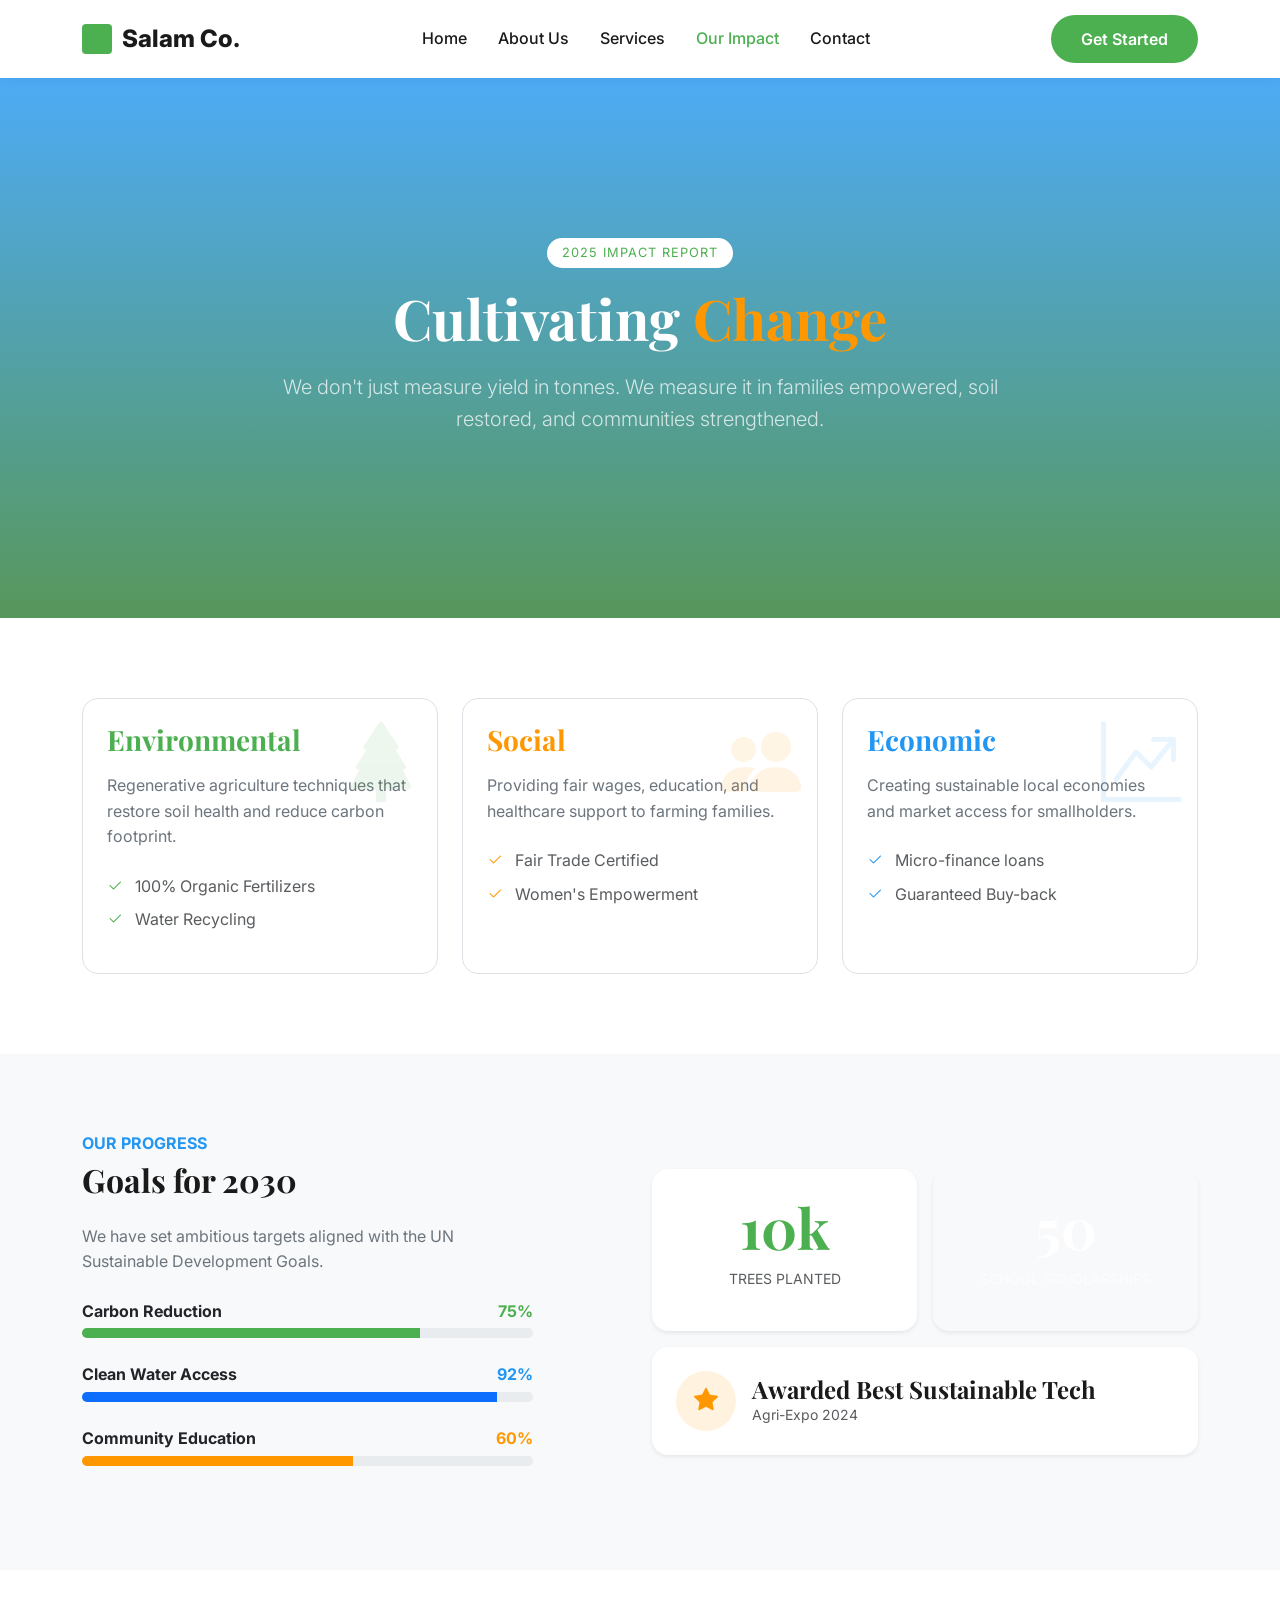
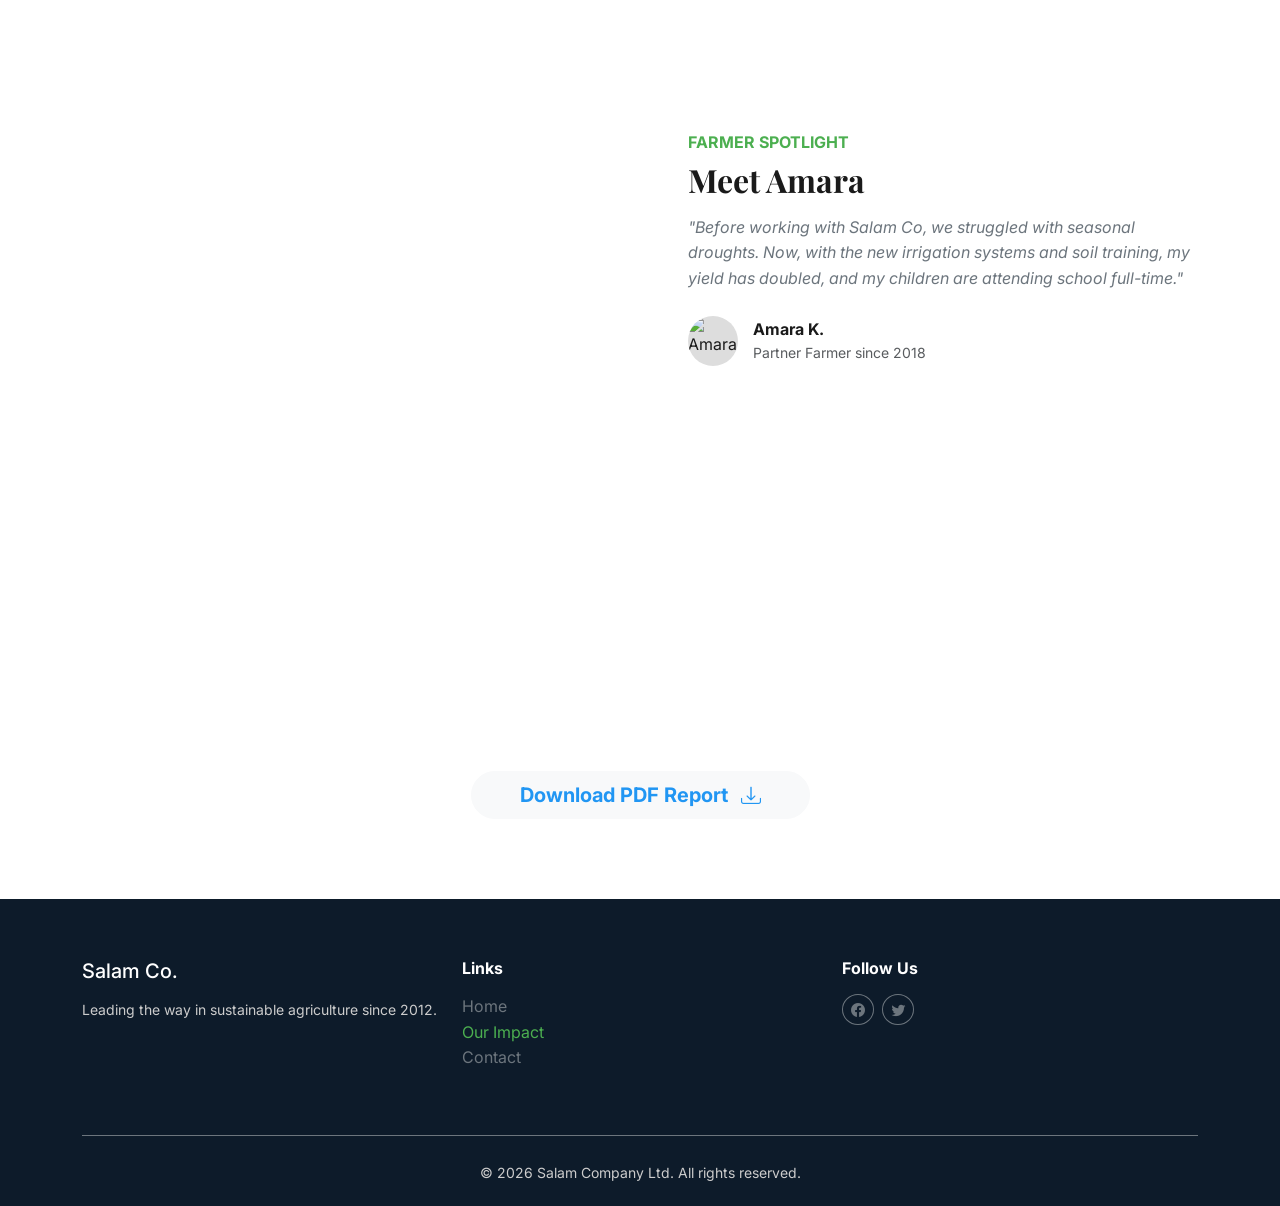
==== impact.html @ 1599bddf "initial commit" ====
<!DOCTYPE html>
<html lang="en">
<head>
    <meta charset="UTF-8">
    <meta name="viewport" content="width=device-width, initial-scale=1.0">
    <meta name="description" content="Salam Company Ltd Impact Report - Sustainable goals, community growth, and agricultural milestones.">
    <title>Our Impact | Salam Company Ltd</title>

    <link href="https://cdn.jsdelivr.net/npm/bootstrap@5.3.0/dist/css/bootstrap.min.css" rel="stylesheet">
    <link href="https://cdn.jsdelivr.net/npm/bootstrap-icons@1.10.5/font/bootstrap-icons.css" rel="stylesheet">
    <link rel="stylesheet" href="style.css">
</head>
<body>

    <nav class="navbar navbar-expand-lg sticky-top">
        <div class="container">
            <a class="navbar-brand" href="index.html">
                <div class="brand-logo"></div>
                Salam Co.
            </a>
            <button class="navbar-toggler" type="button" data-bs-toggle="collapse" data-bs-target="#navbarNav">
                <span class="navbar-toggler-icon"></span>
            </button>
            <div class="collapse navbar-collapse justify-content-center" id="navbarNav">
                <ul class="navbar-nav">
                    <li class="nav-item"><a class="nav-link" href="index.html">Home</a></li>
                    <li class="nav-item"><a class="nav-link" href="index.html#about">About Us</a></li>
                    <li class="nav-item"><a class="nav-link" href="index.html#services">Services</a></li>
                    <li class="nav-item"><a class="nav-link active text-green" href="impact.html">Our Impact</a></li>
                    <li class="nav-item"><a class="nav-link" href="index.html#contact">Contact</a></li>
                </ul>
            </div>
            <a href="index.html#contact" class="btn btn-custom-green d-none d-lg-block">Get Started</a>
        </div>
    </nav>

    <header class="hero-section impact-hero">
        <div class="container">
            <div class="row justify-content-center text-center">
                <div class="col-lg-8">
                    <span class="hero-tag bg-white text-green border-0 mb-3">2025 Impact Report</span>
                    <h1 class="hero-title display-3 fw-bold">Cultivating <span class="text-orange">Change</span></h1>
                    <p class="lead text-white opacity-75 mb-4">
                        We don't just measure yield in tonnes. We measure it in families empowered, soil restored, and communities strengthened.
                    </p>
                </div>
            </div>
        </div>
    </header>

    <section class="section-padding bg-white">
        <div class="container">
            <div class="row g-4">
                <div class="col-md-4">
                    <div class="p-4 border rounded-4 h-100 position-relative overflow-hidden">
                        <div class="position-absolute top-0 end-0 p-3 opacity-10">
                            <i class="bi bi-tree-fill display-1 text-green"></i>
                        </div>
                        <h3 class="text-green fw-bold mb-3">Environmental</h3>
                        <p class="text-secondary mb-4">Regenerative agriculture techniques that restore soil health and reduce carbon footprint.</p>
                        <ul class="list-unstyled">
                            <li class="mb-2 text-muted"><i class="bi bi-check2 text-green me-2"></i> 100% Organic Fertilizers</li>
                            <li class="mb-2 text-muted"><i class="bi bi-check2 text-green me-2"></i> Water Recycling</li>
                        </ul>
                    </div>
                </div>
                <div class="col-md-4">
                    <div class="p-4 border rounded-4 h-100 position-relative overflow-hidden">
                        <div class="position-absolute top-0 end-0 p-3 opacity-10">
                            <i class="bi bi-people-fill display-1 text-orange"></i>
                        </div>
                        <h3 class="text-orange fw-bold mb-3">Social</h3>
                        <p class="text-secondary mb-4">Providing fair wages, education, and healthcare support to farming families.</p>
                        <ul class="list-unstyled">
                            <li class="mb-2 text-muted"><i class="bi bi-check2 text-orange me-2"></i> Fair Trade Certified</li>
                            <li class="mb-2 text-muted"><i class="bi bi-check2 text-orange me-2"></i> Women's Empowerment</li>
                        </ul>
                    </div>
                </div>
                <div class="col-md-4">
                    <div class="p-4 border rounded-4 h-100 position-relative overflow-hidden">
                        <div class="position-absolute top-0 end-0 p-3 opacity-10">
                            <i class="bi bi-graph-up-arrow display-1 text-blue"></i>
                        </div>
                        <h3 class="text-blue fw-bold mb-3">Economic</h3>
                        <p class="text-secondary mb-4">Creating sustainable local economies and market access for smallholders.</p>
                        <ul class="list-unstyled">
                            <li class="mb-2 text-muted"><i class="bi bi-check2 text-blue me-2"></i> Micro-finance loans</li>
                            <li class="mb-2 text-muted"><i class="bi bi-check2 text-blue me-2"></i> Guaranteed Buy-back</li>
                        </ul>
                    </div>
                </div>
            </div>
        </div>
    </section>

    <section class="section-padding bg-light">
        <div class="container">
            <div class="row align-items-center">
                <div class="col-lg-5 mb-5 mb-lg-0">
                    <h6 class="text-blue fw-bold text-uppercase">Our Progress</h6>
                    <h2 class="mb-4">Goals for 2030</h2>
                    <p class="text-secondary mb-4">We have set ambitious targets aligned with the UN Sustainable Development Goals.</p>
                    
                    <div class="mb-4">
                        <div class="d-flex justify-content-between mb-1">
                            <span class="fw-bold text-dark">Carbon Reduction</span>
                            <span class="text-green fw-bold">75%</span>
                        </div>
                        <div class="progress" style="height: 10px;">
                            <div class="progress-bar bg-green" role="progressbar" style="width: 75%"></div>
                        </div>
                    </div>

                    <div class="mb-4">
                        <div class="d-flex justify-content-between mb-1">
                            <span class="fw-bold text-dark">Clean Water Access</span>
                            <span class="text-blue fw-bold">92%</span>
                        </div>
                        <div class="progress" style="height: 10px;">
                            <div class="progress-bar bg-blue" role="progressbar" style="width: 92%"></div>
                        </div>
                    </div>

                    <div class="mb-4">
                        <div class="d-flex justify-content-between mb-1">
                            <span class="fw-bold text-dark">Community Education</span>
                            <span class="text-orange fw-bold">60%</span>
                        </div>
                        <div class="progress" style="height: 10px;">
                            <div class="progress-bar bg-orange" role="progressbar" style="width: 60%"></div>
                        </div>
                    </div>
                </div>
                
                <div class="col-lg-6 offset-lg-1">
                    <div class="row g-3">
                        <div class="col-6">
                            <div class="bg-white p-4 rounded-4 shadow-sm text-center h-100 d-flex flex-column justify-content-center">
                                <h2 class="display-4 fw-bold text-green">10k</h2>
                                <p class="text-muted small text-uppercase">Trees Planted</p>
                            </div>
                        </div>
                        <div class="col-6">
                            <div class="bg-blue text-white p-4 rounded-4 shadow-sm text-center h-100 d-flex flex-column justify-content-center">
                                <h2 class="display-4 fw-bold">50</h2>
                                <p class="small text-uppercase opacity-75">School Scholarships</p>
                            </div>
                        </div>
                        <div class="col-12">
                            <div class="bg-white p-4 rounded-4 shadow-sm d-flex align-items-center">
                                <div class="icon-box icon-orange me-3 mb-0 flex-shrink-0"><i class="bi bi-star-fill"></i></div>
                                <div>
                                    <h4 class="mb-0 fw-bold">Awarded Best Sustainable Tech</h4>
                                    <p class="text-muted small mb-0">Agri-Expo 2024</p>
                                </div>
                            </div>
                        </div>
                    </div>
                </div>
            </div>
        </div>
    </section>

    <section class="section-padding">
        <div class="container">
            <div class="row align-items-center">
                <div class="col-lg-6 mb-4 mb-lg-0">
                   <div style="height: 400px; background: url('https://images.unsplash.com/photo-1605000797499-95a51c5269ae?ixlib=rb-4.0.3&auto=format&fit=crop&w=800&q=80') center/cover no-repeat; border-radius: 16px;"></div>
                </div>
                <div class="col-lg-6 ps-lg-5">
                    <h6 class="text-green fw-bold text-uppercase">Farmer Spotlight</h6>
                    <h2 class="mb-3">Meet Amara</h2>
                    <p class="fst-italic text-secondary mb-4">"Before working with Salam Co, we struggled with seasonal droughts. Now, with the new irrigation systems and soil training, my yield has doubled, and my children are attending school full-time."</p>
                    <div class="d-flex align-items-center">
                        <div style="width: 50px; height: 50px; background: #ddd; border-radius: 50%; overflow: hidden; margin-right: 15px;">
                            <img src="https://images.unsplash.com/photo-1531123897727-8f129e1688ce?ixlib=rb-4.0.3&auto=format&fit=crop&w=200&q=80" alt="Amara" style="width: 100%; height: 100%; object-fit: cover;">
                        </div>
                        <div>
                            <p class="fw-bold mb-0">Amara K.</p>
                            <p class="small text-muted mb-0">Partner Farmer since 2018</p>
                        </div>
                    </div>
                </div>
            </div>
        </div>
    </section>

    <section class="section-padding bg-blue text-white text-center">
        <div class="container">
            <h2 class="mb-4">Join the Movement</h2>
            <p class="mb-5 mx-auto opacity-75" style="max-width: 600px;">Transparency is key. Download our full annual report to see exactly where our resources go and the impact they create.</p>
            <button class="btn btn-light text-blue rounded-pill px-5 fw-bold btn-lg">Download PDF Report <i class="bi bi-download ms-2"></i></button>
        </div>
    </section>

    <footer>
        <div class="container">
            <div class="row">
                <div class="col-lg-4 mb-4">
                    <h5 class="mb-3">Salam Co.</h5>
                    <p class="small">Leading the way in sustainable agriculture since 2012.</p>
                </div>
                <div class="col-lg-4 mb-4">
                    <h6 class="text-white fw-bold mb-3">Links</h6>
                    <ul class="list-unstyled">
                        <li><a href="index.html" class="text-decoration-none text-secondary">Home</a></li>
                        <li><a href="impact.html" class="text-decoration-none text-green">Our Impact</a></li>
                        <li><a href="index.html#contact" class="text-decoration-none text-secondary">Contact</a></li>
                    </ul>
                </div>
                <div class="col-lg-4">
                    <h6 class="text-white fw-bold mb-3">Follow Us</h6>
                    <div class="d-flex gap-2">
                        <a href="#" class="btn btn-sm btn-outline-secondary rounded-circle"><i class="bi bi-facebook"></i></a>
                        <a href="#" class="btn btn-sm btn-outline-secondary rounded-circle"><i class="bi bi-twitter"></i></a>
                    </div>
                </div>
            </div>
            <div class="footer-bottom text-center mt-4 pt-4 border-top border-secondary">
                <small>&copy; 2026 Salam Company Ltd. All rights reserved.</small>
            </div>
        </div>
    </footer>

    <script src="https://cdn.jsdelivr.net/npm/bootstrap@5.3.0/dist/js/bootstrap.bundle.min.js"></script>
</body>
</html>
---- style.css ----
@import url("https://fonts.googleapis.com/css2?family=Inter:wght@300;400;600;700&family=Playfair+Display:wght@700&display=swap");

/* --- ROOT VARIABLES (Color Palette) --- */
:root {
  --primary-green: #4caf50;
  --dark-green: #2e7d32;
  --accent-orange: #ff9800;
  --soft-orange: #fff3e0;
  --tech-blue: #2196f3;
  --light-blue: #e3f2fd;
  --dark-text: #1a1a1a;
  --light-text: #f9f9f9;
  --section-bg: #f8fdf8;
}

body {
  font-family: "Inter", sans-serif;
  color: var(--dark-text);
  line-height: 1.6;
  overflow-x: hidden;
}

h1,
h2,
h3,
h4 {
  font-family: "Playfair Display", serif;
  font-weight: 700;
}

/* --- UTILITIES & BUTTONS --- */
.text-green {
  color: var(--primary-green) !important;
}
.text-orange {
  color: var(--accent-orange) !important;
}
.text-blue {
  color: var(--tech-blue) !important;
}
.bg-green {
  background-color: var(--primary-green) !important;
}

.btn-custom-green {
  background-color: var(--primary-green);
  color: white;
  padding: 12px 30px;
  border-radius: 50px;
  border: none;
  transition: all 0.3s ease;
  font-weight: 600;
}
.btn-custom-green:hover {
  background-color: var(--dark-green);
  transform: translateY(-2px);
  color: white;
}

.btn-custom-orange {
  background-color: var(--accent-orange);
  color: white;
  padding: 12px 30px;
  border-radius: 50px;
  border: none;
  transition: all 0.3s ease;
  font-weight: 600;
}
.btn-custom-orange:hover {
  background-color: #f57c00;
  color: white;
  transform: translateY(-2px);
}

.section-padding {
  padding: 80px 0;
}
.card-custom {
  border: none;
  border-radius: 16px;
  box-shadow: 0 10px 30px rgba(0, 0, 0, 0.05);
  transition: transform 0.3s;
  overflow: hidden;
}
.card-custom:hover {
  transform: translateY(-5px);
}

/* --- NAVBAR --- */
.navbar {
  padding: 15px 0;
  background: white;
  box-shadow: 0 2px 10px rgba(0, 0, 0, 0.05);
}
.navbar-brand {
  font-weight: 800;
  font-size: 1.5rem;
  color: var(--dark-text);
  display: flex;
  align-items: center;
  gap: 10px;
}
.brand-logo {
  width: 30px;
  height: 30px;
  background: var(--primary-green);
  border-radius: 4px;
}
.nav-link {
  color: var(--dark-text);
  font-weight: 500;
  margin-right: 15px;
}
.nav-link:hover,
.nav-link.active {
  color: var(--primary-green);
}

/* --- HERO SECTION --- */
.hero-section {
  background:
    linear-gradient(rgba(0, 0, 0, 0.4), rgba(0, 0, 0, 0.4)),
    url("https://images.unsplash.com/photo-1500382017468-9049fed747ef?ixlib=rb-4.0.3&auto=format&fit=crop&w=1920&q=80");
  background-size: cover;
  background-position: center;
  height: 90vh;
  display: flex;
  align-items: center;
  color: white;
}
.hero-tag {
  background: rgba(76, 175, 80, 0.2);
  border: 1px solid var(--primary-green);
  color: #81c784;
  padding: 5px 15px;
  border-radius: 20px;
  font-size: 0.8rem;
  text-transform: uppercase;
  letter-spacing: 1px;
  display: inline-block;
  margin-bottom: 20px;
}
.hero-title {
  font-size: 3.5rem;
  margin-bottom: 20px;
}

/* --- ICONS --- */
.icon-box {
  width: 60px;
  height: 60px;
  border-radius: 50%;
  display: flex;
  align-items: center;
  justify-content: center;
  font-size: 1.5rem;
  margin-bottom: 20px;
}
.icon-green {
  background: #e8f5e9;
  color: var(--primary-green);
}
.icon-orange {
  background: var(--soft-orange);
  color: var(--accent-orange);
}

/* --- STATS STRIP --- */
.stats-section {
  background-color: var(--tech-blue);
  color: white;
  padding: 50px 0;
}
.stat-number {
  font-size: 2.5rem;
  font-weight: 700;
}
.stat-label {
  font-size: 0.9rem;
  text-transform: uppercase;
  opacity: 0.9;
}

/* --- CONTACT --- */
.contact-form {
  background: #f8f9fa;
  padding: 40px;
  border-radius: 16px;
}
.form-control {
  padding: 12px;
  border-radius: 8px;
  border: 1px solid #ddd;
  background: white;
  margin-bottom: 15px;
}
.form-control:focus {
  border-color: var(--accent-orange);
  box-shadow: 0 0 0 0.2rem rgba(255, 152, 0, 0.25);
}

/* --- FOOTER --- */
footer {
  background-color: #0d1b2a;
  color: #ccc;
  padding: 60px 0 20px;
}
footer h5 {
  color: white;
}

/* --- IMPACT PAGE STYLES --- */

.impact-hero {
  /* Different background image for the Impact page */
  background:
    linear-gradient(rgba(33, 150, 243, 0.8), rgba(46, 125, 50, 0.8)),
    url("https://images.unsplash.com/photo-1464226184884-fa280b87c399?ixlib=rb-4.0.3&auto=format&fit=crop&w=1920&q=80");
  background-size: cover;
  background-position: center;
  height: 60vh; /* Slightly shorter than home hero */
}

/* Progress Bars Colors */
.bg-orange {
  background-color: var(--accent-orange) !important;
}

/* Opacity Utility */
.opacity-10 {
  opacity: 0.1;
}
.opacity-75 {
  opacity: 0.75;
}

/* Card Hover Effect for Impact Pillars */
.border.rounded-4 {
  transition:
    transform 0.3s ease,
    box-shadow 0.3s ease;
  background: white;
}
.border.rounded-4:hover {
  transform: translateY(-5px);
  box-shadow: 0 10px 20px rgba(0, 0, 0, 0.08);
  border-color: var(--primary-green) !important;
}

/* Responsive */
@media (max-width: 768px) {
  .hero-title {
    font-size: 2.5rem;
  }
  .section-padding {
    padding: 50px 0;
  }
}
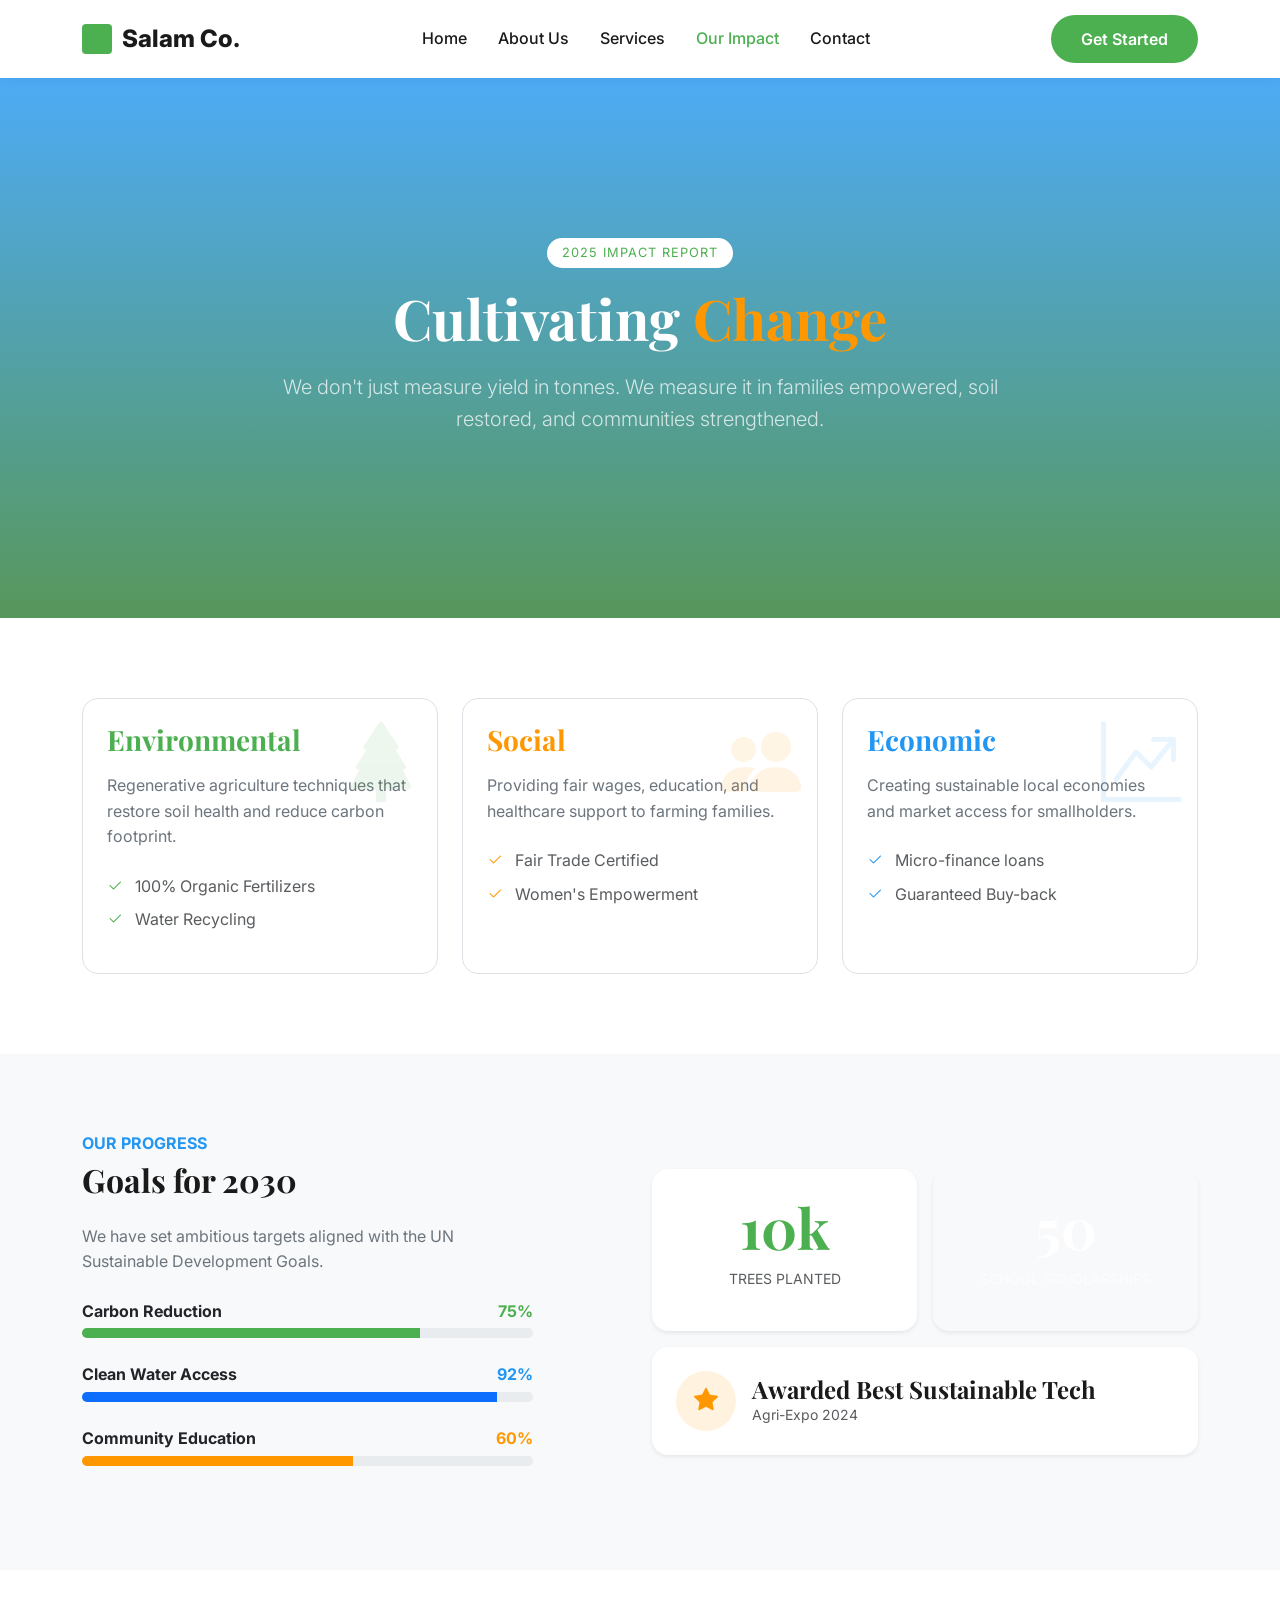
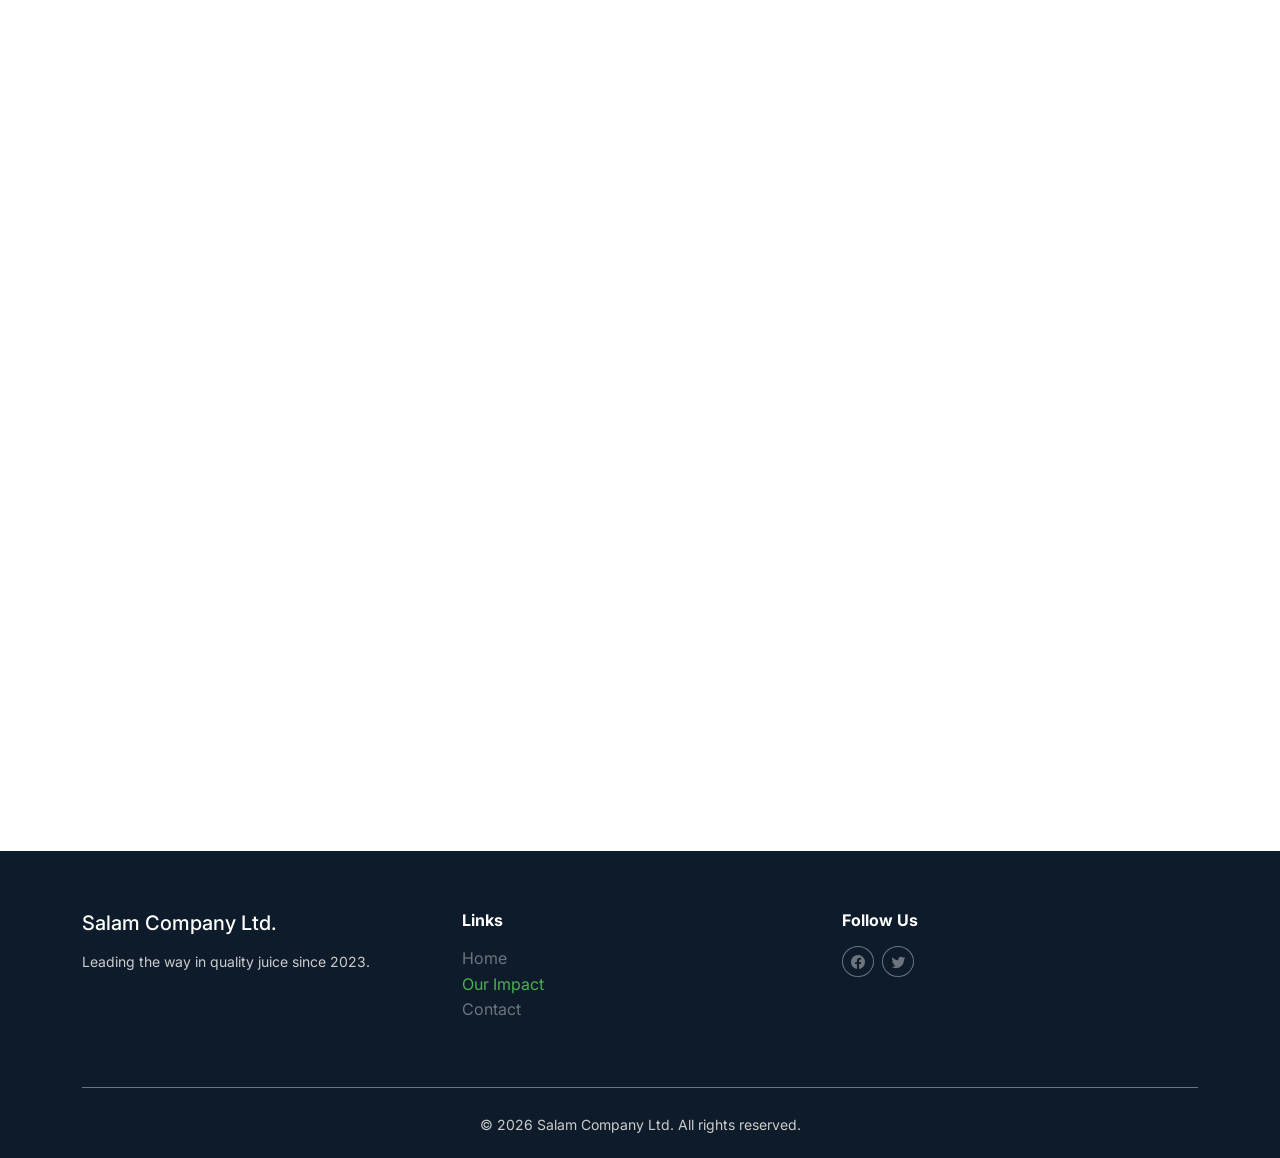
==== commit 008b3432: "updated project files" ====
--- a/impact.html
+++ b/impact.html
@@ -168,20 +168,7 @@
                 <div class="col-lg-6 mb-4 mb-lg-0">
                    <div style="height: 400px; background: url('https://images.unsplash.com/photo-1605000797499-95a51c5269ae?ixlib=rb-4.0.3&auto=format&fit=crop&w=800&q=80') center/cover no-repeat; border-radius: 16px;"></div>
                 </div>
-                <div class="col-lg-6 ps-lg-5">
-                    <h6 class="text-green fw-bold text-uppercase">Farmer Spotlight</h6>
-                    <h2 class="mb-3">Meet Amara</h2>
-                    <p class="fst-italic text-secondary mb-4">"Before working with Salam Co, we struggled with seasonal droughts. Now, with the new irrigation systems and soil training, my yield has doubled, and my children are attending school full-time."</p>
-                    <div class="d-flex align-items-center">
-                        <div style="width: 50px; height: 50px; background: #ddd; border-radius: 50%; overflow: hidden; margin-right: 15px;">
-                            <img src="https://images.unsplash.com/photo-1531123897727-8f129e1688ce?ixlib=rb-4.0.3&auto=format&fit=crop&w=200&q=80" alt="Amara" style="width: 100%; height: 100%; object-fit: cover;">
-                        </div>
-                        <div>
-                            <p class="fw-bold mb-0">Amara K.</p>
-                            <p class="small text-muted mb-0">Partner Farmer since 2018</p>
-                        </div>
-                    </div>
-                </div>
+               
             </div>
         </div>
     </section>
@@ -190,7 +177,7 @@
         <div class="container">
             <h2 class="mb-4">Join the Movement</h2>
             <p class="mb-5 mx-auto opacity-75" style="max-width: 600px;">Transparency is key. Download our full annual report to see exactly where our resources go and the impact they create.</p>
-            <button class="btn btn-light text-blue rounded-pill px-5 fw-bold btn-lg">Download PDF Report <i class="bi bi-download ms-2"></i></button>
+            
         </div>
     </section>
 
@@ -198,8 +185,8 @@
         <div class="container">
             <div class="row">
                 <div class="col-lg-4 mb-4">
-                    <h5 class="mb-3">Salam Co.</h5>
-                    <p class="small">Leading the way in sustainable agriculture since 2012.</p>
+                    <h5 class="mb-3">Salam Company Ltd.</h5>
+                    <p class="small">Leading the way in quality juice  since 2023.</p>
                 </div>
                 <div class="col-lg-4 mb-4">
                     <h6 class="text-white fw-bold mb-3">Links</h6>
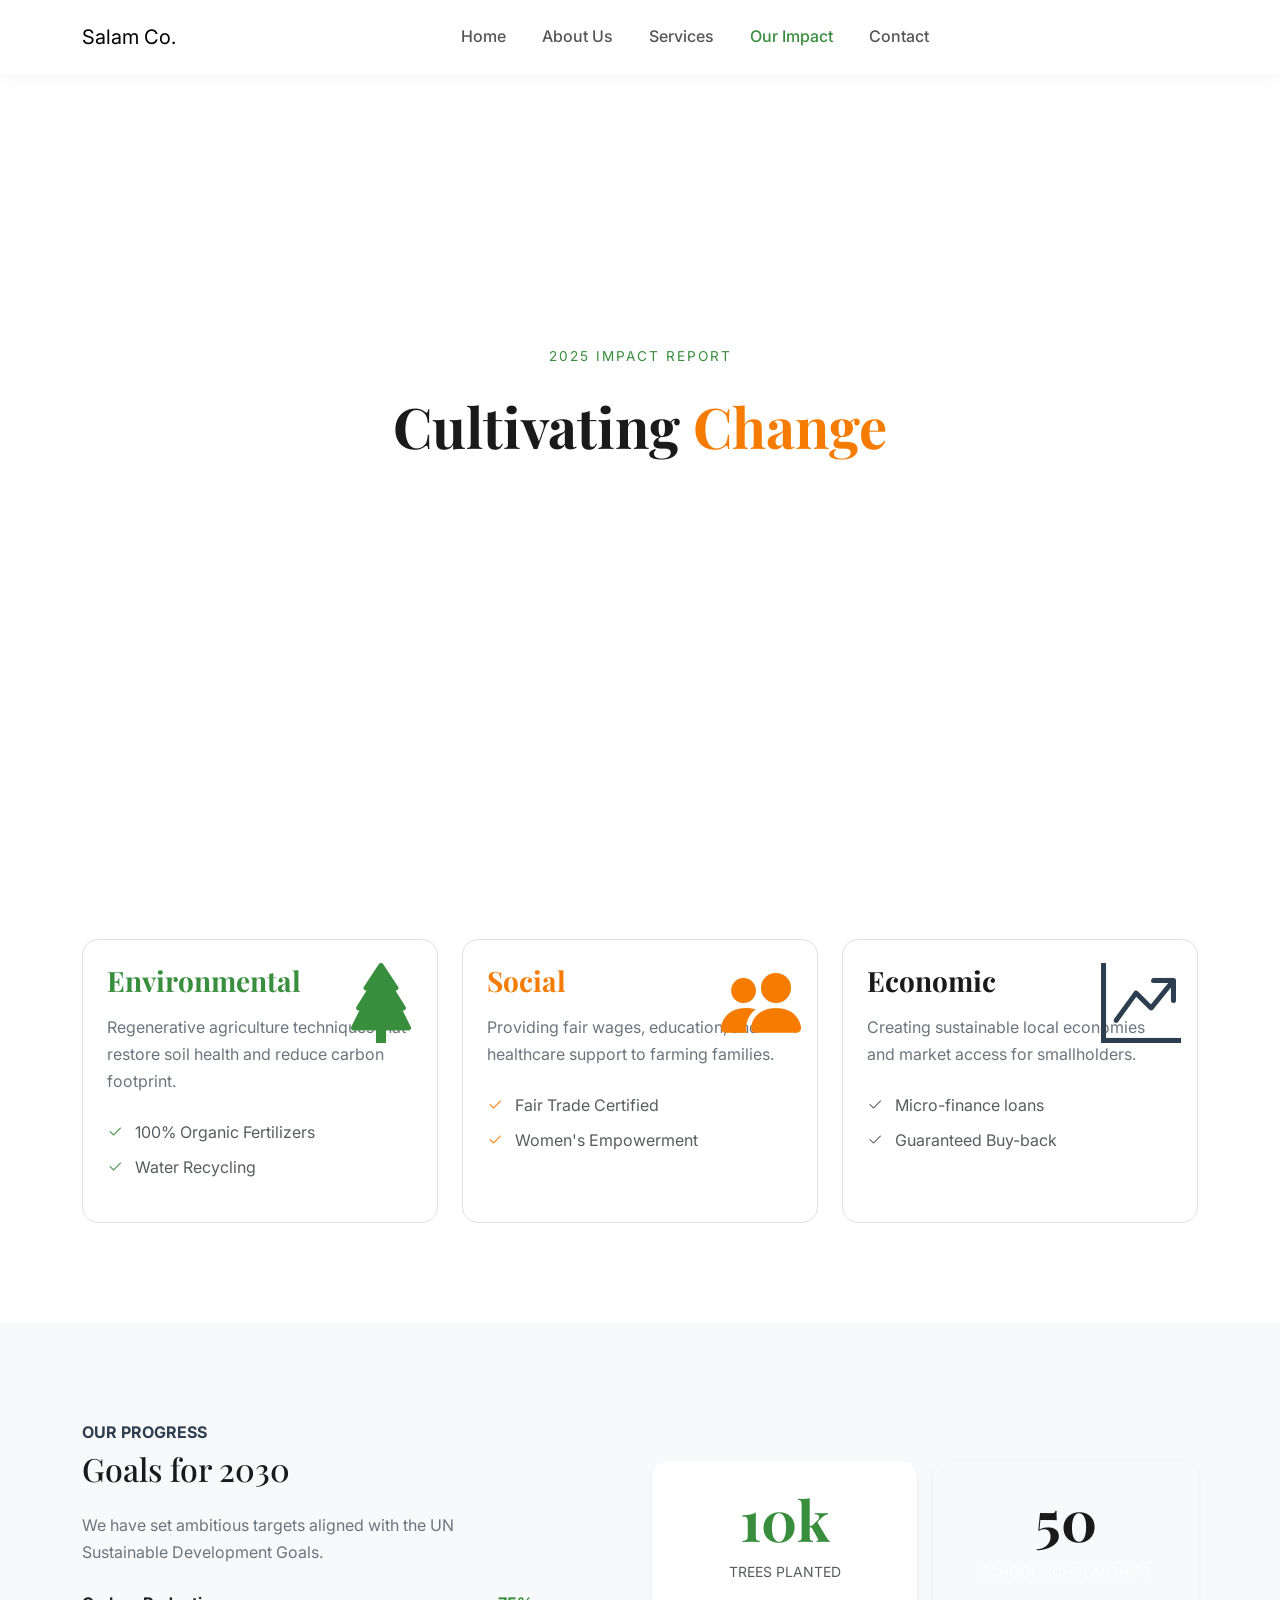
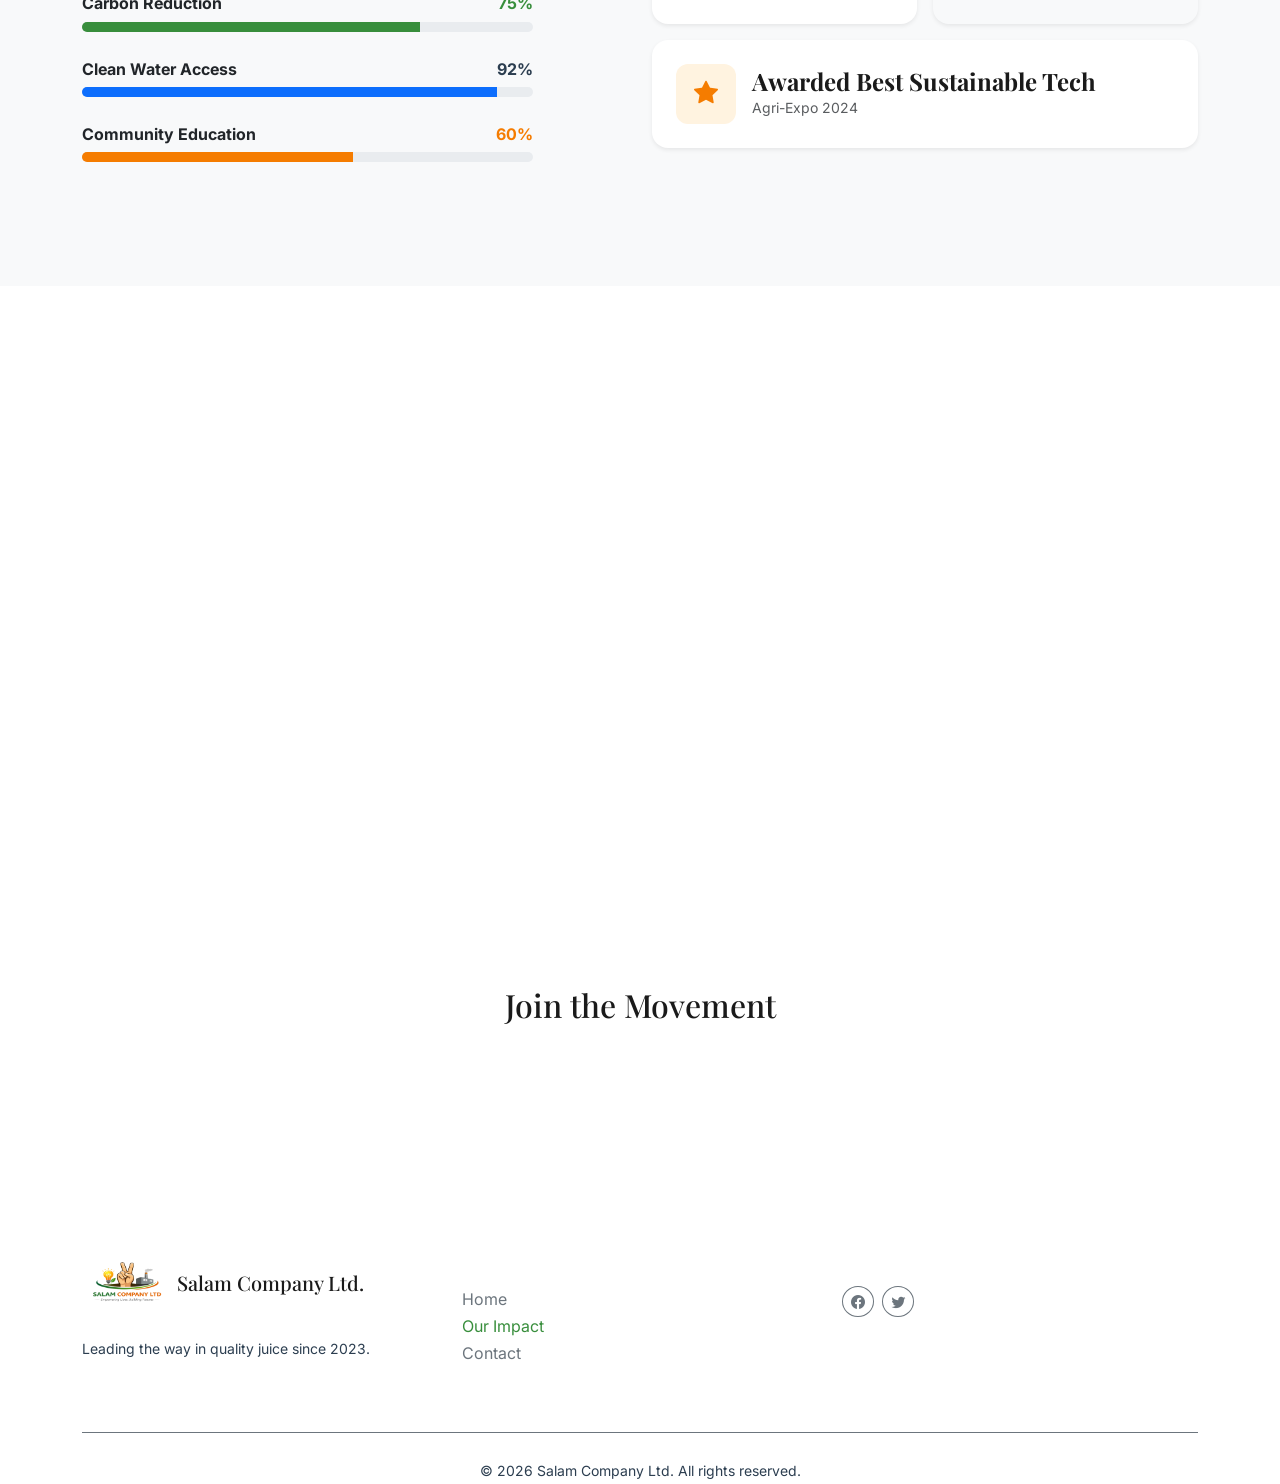
==== commit faec1000: "updated files" ====
--- a/impact.html
+++ b/impact.html
@@ -1,215 +1,340 @@
-<!DOCTYPE html>
+<!doctype html>
 <html lang="en">
-<head>
-    <meta charset="UTF-8">
-    <meta name="viewport" content="width=device-width, initial-scale=1.0">
-    <meta name="description" content="Salam Company Ltd Impact Report - Sustainable goals, community growth, and agricultural milestones.">
+  <head>
+    <meta charset="UTF-8" />
+    <meta name="viewport" content="width=device-width, initial-scale=1.0" />
+    <meta
+      name="description"
+      content="Salam Company Ltd Impact Report - Sustainable goals, community growth, and agricultural milestones."
+    />
     <title>Our Impact | Salam Company Ltd</title>
 
-    <link href="https://cdn.jsdelivr.net/npm/bootstrap@5.3.0/dist/css/bootstrap.min.css" rel="stylesheet">
-    <link href="https://cdn.jsdelivr.net/npm/bootstrap-icons@1.10.5/font/bootstrap-icons.css" rel="stylesheet">
-    <link rel="stylesheet" href="style.css">
-</head>
-<body>
-
+    <link
+      href="https://cdn.jsdelivr.net/npm/bootstrap@5.3.0/dist/css/bootstrap.min.css"
+      rel="stylesheet"
+    />
+    <link
+      href="https://cdn.jsdelivr.net/npm/bootstrap-icons@1.10.5/font/bootstrap-icons.css"
+      rel="stylesheet"
+    />
+    <link rel="stylesheet" href="style.css" />
+  </head>
+  <body>
     <nav class="navbar navbar-expand-lg sticky-top">
-        <div class="container">
-            <a class="navbar-brand" href="index.html">
-                <div class="brand-logo"></div>
-                Salam Co.
-            </a>
-            <button class="navbar-toggler" type="button" data-bs-toggle="collapse" data-bs-target="#navbarNav">
-                <span class="navbar-toggler-icon"></span>
-            </button>
-            <div class="collapse navbar-collapse justify-content-center" id="navbarNav">
-                <ul class="navbar-nav">
-                    <li class="nav-item"><a class="nav-link" href="index.html">Home</a></li>
-                    <li class="nav-item"><a class="nav-link" href="index.html#about">About Us</a></li>
-                    <li class="nav-item"><a class="nav-link" href="index.html#services">Services</a></li>
-                    <li class="nav-item"><a class="nav-link active text-green" href="impact.html">Our Impact</a></li>
-                    <li class="nav-item"><a class="nav-link" href="index.html#contact">Contact</a></li>
-                </ul>
-            </div>
-            <a href="index.html#contact" class="btn btn-custom-green d-none d-lg-block">Get Started</a>
-        </div>
+      <div class="container">
+        <a class="navbar-brand" href="index.html">
+          <div class="brand-logo"></div>
+          Salam Co.
+        </a>
+        <button
+          class="navbar-toggler"
+          type="button"
+          data-bs-toggle="collapse"
+          data-bs-target="#navbarNav"
+        >
+          <span class="navbar-toggler-icon"></span>
+        </button>
+        <div
+          class="collapse navbar-collapse justify-content-center"
+          id="navbarNav"
+        >
+          <ul class="navbar-nav">
+            <li class="nav-item">
+              <a class="nav-link" href="index.html">Home</a>
+            </li>
+            <li class="nav-item">
+              <a class="nav-link" href="index.html#about">About Us</a>
+            </li>
+            <li class="nav-item">
+              <a class="nav-link" href="index.html#services">Services</a>
+            </li>
+            <li class="nav-item">
+              <a class="nav-link active text-green" href="impact.html"
+                >Our Impact</a
+              >
+            </li>
+            <li class="nav-item">
+              <a class="nav-link" href="index.html#contact">Contact</a>
+            </li>
+          </ul>
+        </div>
+        
+      </div>
     </nav>
 
     <header class="hero-section impact-hero">
-        <div class="container">
-            <div class="row justify-content-center text-center">
-                <div class="col-lg-8">
-                    <span class="hero-tag bg-white text-green border-0 mb-3">2025 Impact Report</span>
-                    <h1 class="hero-title display-3 fw-bold">Cultivating <span class="text-orange">Change</span></h1>
-                    <p class="lead text-white opacity-75 mb-4">
-                        We don't just measure yield in tonnes. We measure it in families empowered, soil restored, and communities strengthened.
-                    </p>
+      <div class="container">
+        <div class="row justify-content-center text-center">
+          <div class="col-lg-8">
+            <span class="hero-tag bg-white text-green border-0 mb-3"
+              >2025 Impact Report</span
+            >
+            <h1 class="hero-title display-3 fw-bold">
+              Cultivating <span class="text-orange">Change</span>
+            </h1>
+            <p class="lead text-white opacity-75 mb-4">
+              We don't just measure yield in tonnes. We measure it in families
+              empowered, soil restored, and communities strengthened.
+            </p>
+          </div>
+        </div>
+      </div>
+    </header>
+
+    <section class="section-padding bg-white">
+      <div class="container">
+        <div class="row g-4">
+          <div class="col-md-4">
+            <div
+              class="p-4 border rounded-4 h-100 position-relative overflow-hidden"
+            >
+              <div class="position-absolute top-0 end-0 p-3 opacity-10">
+                <i class="bi bi-tree-fill display-1 text-green"></i>
+              </div>
+              <h3 class="text-green fw-bold mb-3">Environmental</h3>
+              <p class="text-secondary mb-4">
+                Regenerative agriculture techniques that restore soil health and
+                reduce carbon footprint.
+              </p>
+              <ul class="list-unstyled">
+                <li class="mb-2 text-muted">
+                  <i class="bi bi-check2 text-green me-2"></i> 100% Organic
+                  Fertilizers
+                </li>
+                <li class="mb-2 text-muted">
+                  <i class="bi bi-check2 text-green me-2"></i> Water Recycling
+                </li>
+              </ul>
+            </div>
+          </div>
+          <div class="col-md-4">
+            <div
+              class="p-4 border rounded-4 h-100 position-relative overflow-hidden"
+            >
+              <div class="position-absolute top-0 end-0 p-3 opacity-10">
+                <i class="bi bi-people-fill display-1 text-orange"></i>
+              </div>
+              <h3 class="text-orange fw-bold mb-3">Social</h3>
+              <p class="text-secondary mb-4">
+                Providing fair wages, education, and healthcare support to
+                farming families.
+              </p>
+              <ul class="list-unstyled">
+                <li class="mb-2 text-muted">
+                  <i class="bi bi-check2 text-orange me-2"></i> Fair Trade
+                  Certified
+                </li>
+                <li class="mb-2 text-muted">
+                  <i class="bi bi-check2 text-orange me-2"></i> Women's
+                  Empowerment
+                </li>
+              </ul>
+            </div>
+          </div>
+          <div class="col-md-4">
+            <div
+              class="p-4 border rounded-4 h-100 position-relative overflow-hidden"
+            >
+              <div class="position-absolute top-0 end-0 p-3 opacity-10">
+                <i class="bi bi-graph-up-arrow display-1 text-blue"></i>
+              </div>
+              <h3 class="text-blue fw-bold mb-3">Economic</h3>
+              <p class="text-secondary mb-4">
+                Creating sustainable local economies and market access for
+                smallholders.
+              </p>
+              <ul class="list-unstyled">
+                <li class="mb-2 text-muted">
+                  <i class="bi bi-check2 text-blue me-2"></i> Micro-finance
+                  loans
+                </li>
+                <li class="mb-2 text-muted">
+                  <i class="bi bi-check2 text-blue me-2"></i> Guaranteed
+                  Buy-back
+                </li>
+              </ul>
+            </div>
+          </div>
+        </div>
+      </div>
+    </section>
+
+    <section class="section-padding bg-light">
+      <div class="container">
+        <div class="row align-items-center">
+          <div class="col-lg-5 mb-5 mb-lg-0">
+            <h6 class="text-blue fw-bold text-uppercase">Our Progress</h6>
+            <h2 class="mb-4">Goals for 2030</h2>
+            <p class="text-secondary mb-4">
+              We have set ambitious targets aligned with the UN Sustainable
+              Development Goals.
+            </p>
+
+            <div class="mb-4">
+              <div class="d-flex justify-content-between mb-1">
+                <span class="fw-bold text-dark">Carbon Reduction</span>
+                <span class="text-green fw-bold">75%</span>
+              </div>
+              <div class="progress" style="height: 10px">
+                <div
+                  class="progress-bar bg-green"
+                  role="progressbar"
+                  style="width: 75%"
+                ></div>
+              </div>
+            </div>
+
+            <div class="mb-4">
+              <div class="d-flex justify-content-between mb-1">
+                <span class="fw-bold text-dark">Clean Water Access</span>
+                <span class="text-blue fw-bold">92%</span>
+              </div>
+              <div class="progress" style="height: 10px">
+                <div
+                  class="progress-bar bg-blue"
+                  role="progressbar"
+                  style="width: 92%"
+                ></div>
+              </div>
+            </div>
+
+            <div class="mb-4">
+              <div class="d-flex justify-content-between mb-1">
+                <span class="fw-bold text-dark">Community Education</span>
+                <span class="text-orange fw-bold">60%</span>
+              </div>
+              <div class="progress" style="height: 10px">
+                <div
+                  class="progress-bar bg-orange"
+                  role="progressbar"
+                  style="width: 60%"
+                ></div>
+              </div>
+            </div>
+          </div>
+
+          <div class="col-lg-6 offset-lg-1">
+            <div class="row g-3">
+              <div class="col-6">
+                <div
+                  class="bg-white p-4 rounded-4 shadow-sm text-center h-100 d-flex flex-column justify-content-center"
+                >
+                  <h2 class="display-4 fw-bold text-green">10k</h2>
+                  <p class="text-muted small text-uppercase">Trees Planted</p>
                 </div>
-            </div>
-        </div>
-    </header>
-
-    <section class="section-padding bg-white">
-        <div class="container">
-            <div class="row g-4">
-                <div class="col-md-4">
-                    <div class="p-4 border rounded-4 h-100 position-relative overflow-hidden">
-                        <div class="position-absolute top-0 end-0 p-3 opacity-10">
-                            <i class="bi bi-tree-fill display-1 text-green"></i>
-                        </div>
-                        <h3 class="text-green fw-bold mb-3">Environmental</h3>
-                        <p class="text-secondary mb-4">Regenerative agriculture techniques that restore soil health and reduce carbon footprint.</p>
-                        <ul class="list-unstyled">
-                            <li class="mb-2 text-muted"><i class="bi bi-check2 text-green me-2"></i> 100% Organic Fertilizers</li>
-                            <li class="mb-2 text-muted"><i class="bi bi-check2 text-green me-2"></i> Water Recycling</li>
-                        </ul>
-                    </div>
+              </div>
+              <div class="col-6">
+                <div
+                  class="bg-blue text-white p-4 rounded-4 shadow-sm text-center h-100 d-flex flex-column justify-content-center"
+                >
+                  <h2 class="display-4 fw-bold">50</h2>
+                  <p class="small text-uppercase opacity-75">
+                    School Scholarships
+                  </p>
                 </div>
-                <div class="col-md-4">
-                    <div class="p-4 border rounded-4 h-100 position-relative overflow-hidden">
-                        <div class="position-absolute top-0 end-0 p-3 opacity-10">
-                            <i class="bi bi-people-fill display-1 text-orange"></i>
-                        </div>
-                        <h3 class="text-orange fw-bold mb-3">Social</h3>
-                        <p class="text-secondary mb-4">Providing fair wages, education, and healthcare support to farming families.</p>
-                        <ul class="list-unstyled">
-                            <li class="mb-2 text-muted"><i class="bi bi-check2 text-orange me-2"></i> Fair Trade Certified</li>
-                            <li class="mb-2 text-muted"><i class="bi bi-check2 text-orange me-2"></i> Women's Empowerment</li>
-                        </ul>
-                    </div>
+              </div>
+              <div class="col-12">
+                <div
+                  class="bg-white p-4 rounded-4 shadow-sm d-flex align-items-center"
+                >
+                  <div class="icon-box icon-orange me-3 mb-0 flex-shrink-0">
+                    <i class="bi bi-star-fill"></i>
+                  </div>
+                  <div>
+                    <h4 class="mb-0 fw-bold">Awarded Best Sustainable Tech</h4>
+                    <p class="text-muted small mb-0">Agri-Expo 2024</p>
+                  </div>
                 </div>
-                <div class="col-md-4">
-                    <div class="p-4 border rounded-4 h-100 position-relative overflow-hidden">
-                        <div class="position-absolute top-0 end-0 p-3 opacity-10">
-                            <i class="bi bi-graph-up-arrow display-1 text-blue"></i>
-                        </div>
-                        <h3 class="text-blue fw-bold mb-3">Economic</h3>
-                        <p class="text-secondary mb-4">Creating sustainable local economies and market access for smallholders.</p>
-                        <ul class="list-unstyled">
-                            <li class="mb-2 text-muted"><i class="bi bi-check2 text-blue me-2"></i> Micro-finance loans</li>
-                            <li class="mb-2 text-muted"><i class="bi bi-check2 text-blue me-2"></i> Guaranteed Buy-back</li>
-                        </ul>
-                    </div>
-                </div>
-            </div>
-        </div>
+              </div>
+            </div>
+          </div>
+        </div>
+      </div>
     </section>
 
-    <section class="section-padding bg-light">
-        <div class="container">
-            <div class="row align-items-center">
-                <div class="col-lg-5 mb-5 mb-lg-0">
-                    <h6 class="text-blue fw-bold text-uppercase">Our Progress</h6>
-                    <h2 class="mb-4">Goals for 2030</h2>
-                    <p class="text-secondary mb-4">We have set ambitious targets aligned with the UN Sustainable Development Goals.</p>
-                    
-                    <div class="mb-4">
-                        <div class="d-flex justify-content-between mb-1">
-                            <span class="fw-bold text-dark">Carbon Reduction</span>
-                            <span class="text-green fw-bold">75%</span>
-                        </div>
-                        <div class="progress" style="height: 10px;">
-                            <div class="progress-bar bg-green" role="progressbar" style="width: 75%"></div>
-                        </div>
-                    </div>
-
-                    <div class="mb-4">
-                        <div class="d-flex justify-content-between mb-1">
-                            <span class="fw-bold text-dark">Clean Water Access</span>
-                            <span class="text-blue fw-bold">92%</span>
-                        </div>
-                        <div class="progress" style="height: 10px;">
-                            <div class="progress-bar bg-blue" role="progressbar" style="width: 92%"></div>
-                        </div>
-                    </div>
-
-                    <div class="mb-4">
-                        <div class="d-flex justify-content-between mb-1">
-                            <span class="fw-bold text-dark">Community Education</span>
-                            <span class="text-orange fw-bold">60%</span>
-                        </div>
-                        <div class="progress" style="height: 10px;">
-                            <div class="progress-bar bg-orange" role="progressbar" style="width: 60%"></div>
-                        </div>
-                    </div>
-                </div>
-                
-                <div class="col-lg-6 offset-lg-1">
-                    <div class="row g-3">
-                        <div class="col-6">
-                            <div class="bg-white p-4 rounded-4 shadow-sm text-center h-100 d-flex flex-column justify-content-center">
-                                <h2 class="display-4 fw-bold text-green">10k</h2>
-                                <p class="text-muted small text-uppercase">Trees Planted</p>
-                            </div>
-                        </div>
-                        <div class="col-6">
-                            <div class="bg-blue text-white p-4 rounded-4 shadow-sm text-center h-100 d-flex flex-column justify-content-center">
-                                <h2 class="display-4 fw-bold">50</h2>
-                                <p class="small text-uppercase opacity-75">School Scholarships</p>
-                            </div>
-                        </div>
-                        <div class="col-12">
-                            <div class="bg-white p-4 rounded-4 shadow-sm d-flex align-items-center">
-                                <div class="icon-box icon-orange me-3 mb-0 flex-shrink-0"><i class="bi bi-star-fill"></i></div>
-                                <div>
-                                    <h4 class="mb-0 fw-bold">Awarded Best Sustainable Tech</h4>
-                                    <p class="text-muted small mb-0">Agri-Expo 2024</p>
-                                </div>
-                            </div>
-                        </div>
-                    </div>
-                </div>
-            </div>
-        </div>
+    <section class="section-padding">
+      <div class="container">
+        <div class="row align-items-center">
+          <div class="col-lg-6 mb-4 mb-lg-0">
+            <div
+              style="
+                height: 400px;
+                background: url(&quot;https://images.unsplash.com/photo-1605000797499-95a51c5269ae?ixlib=rb-4.0.3&auto=format&fit=crop&w=800&q=80&quot;)
+                  center/cover no-repeat;
+                border-radius: 16px;
+              "
+            ></div>
+          </div>
+        </div>
+      </div>
     </section>
 
-    <section class="section-padding">
-        <div class="container">
-            <div class="row align-items-center">
-                <div class="col-lg-6 mb-4 mb-lg-0">
-                   <div style="height: 400px; background: url('https://images.unsplash.com/photo-1605000797499-95a51c5269ae?ixlib=rb-4.0.3&auto=format&fit=crop&w=800&q=80') center/cover no-repeat; border-radius: 16px;"></div>
-                </div>
-               
-            </div>
-        </div>
+    <section class="section-padding bg-blue text-white text-center">
+      <div class="container">
+        <h2 class="mb-4">Join the Movement</h2>
+        <p class="mb-5 mx-auto opacity-75" style="max-width: 600px">
+          Transparency is key. Download our full annual report to see exactly
+          where our resources go and the impact they create.
+        </p>
+      </div>
     </section>
 
-    <section class="section-padding bg-blue text-white text-center">
-        <div class="container">
-            <h2 class="mb-4">Join the Movement</h2>
-            <p class="mb-5 mx-auto opacity-75" style="max-width: 600px;">Transparency is key. Download our full annual report to see exactly where our resources go and the impact they create.</p>
-            
-        </div>
-    </section>
-
     <footer>
-        <div class="container">
-            <div class="row">
-                <div class="col-lg-4 mb-4">
-                    <h5 class="mb-3">Salam Company Ltd.</h5>
-                    <p class="small">Leading the way in quality juice  since 2023.</p>
-                </div>
-                <div class="col-lg-4 mb-4">
-                    <h6 class="text-white fw-bold mb-3">Links</h6>
-                    <ul class="list-unstyled">
-                        <li><a href="index.html" class="text-decoration-none text-secondary">Home</a></li>
-                        <li><a href="impact.html" class="text-decoration-none text-green">Our Impact</a></li>
-                        <li><a href="index.html#contact" class="text-decoration-none text-secondary">Contact</a></li>
-                    </ul>
-                </div>
-                <div class="col-lg-4">
-                    <h6 class="text-white fw-bold mb-3">Follow Us</h6>
-                    <div class="d-flex gap-2">
-                        <a href="#" class="btn btn-sm btn-outline-secondary rounded-circle"><i class="bi bi-facebook"></i></a>
-                        <a href="#" class="btn btn-sm btn-outline-secondary rounded-circle"><i class="bi bi-twitter"></i></a>
-                    </div>
-                </div>
-            </div>
-            <div class="footer-bottom text-center mt-4 pt-4 border-top border-secondary">
-                <small>&copy; 2026 Salam Company Ltd. All rights reserved.</small>
-            </div>
-        </div>
+      <div class="container">
+        <div class="row">
+          <div class="col-lg-4 mb-4">
+            <h5 class="mb-3">
+              <img src="images/salamlogo.png" width="90" height="70" alt="" />
+              Salam Company Ltd.
+            </h5>
+            <p class="small">Leading the way in quality juice since 2023.</p>
+          </div>
+          <div class="col-lg-4 mb-4">
+            <h6 class="text-white fw-bold mb-3">Links</h6>
+            <ul class="list-unstyled">
+              <li>
+                <a href="index.html" class="text-decoration-none text-secondary"
+                  >Home</a
+                >
+              </li>
+              <li>
+                <a href="impact.html" class="text-decoration-none text-green"
+                  >Our Impact</a
+                >
+              </li>
+              <li>
+                <a
+                  href="index.html#contact"
+                  class="text-decoration-none text-secondary"
+                  >Contact</a
+                >
+              </li>
+            </ul>
+          </div>
+          <div class="col-lg-4">
+            <h6 class="text-white fw-bold mb-3">Follow Us</h6>
+            <div class="d-flex gap-2">
+              <a
+                href="#"
+                class="btn btn-sm btn-outline-secondary rounded-circle"
+                ><i class="bi bi-facebook"></i
+              ></a>
+              <a
+                href="#"
+                class="btn btn-sm btn-outline-secondary rounded-circle"
+                ><i class="bi bi-twitter"></i
+              ></a>
+            </div>
+          </div>
+        </div>
+        <div
+          class="footer-bottom text-center mt-4 pt-4 border-top border-secondary"
+        >
+          <small>&copy; 2026 Salam Company Ltd. All rights reserved.</small>
+        </div>
+      </div>
     </footer>
 
     <script src="https://cdn.jsdelivr.net/npm/bootstrap@5.3.0/dist/js/bootstrap.bundle.min.js"></script>
-</body>
-</html>+  </body>
+</html>
--- a/style.css
+++ b/style.css
@@ -1,55 +1,46 @@
-@import url("https://fonts.googleapis.com/css2?family=Inter:wght@300;400;600;700&family=Playfair+Display:wght@700&display=swap");
+@import url("https://fonts.googleapis.com/css2?family=Inter:wght@300;400;500;600&family=Playfair+Display:wght@600;700;800&display=swap");
 
-/* --- ROOT VARIABLES (Color Palette) --- */
+/* --- ROOT VARIABLES --- */
 :root {
-  --primary-green: #4caf50;
-  --dark-green: #2e7d32;
-  --accent-orange: #ff9800;
-  --soft-orange: #fff3e0;
-  --tech-blue: #2196f3;
-  --light-blue: #e3f2fd;
-  --dark-text: #1a1a1a;
-  --light-text: #f9f9f9;
-  --section-bg: #f8fdf8;
+  --primary-green: #388e3c; /* Deeper natural green */
+  --dark-green: #1b5e20;
+  --accent-orange: #f57c00; /* Rich orange/tamarind color */
+  --tech-blue: #0277bd;
+  --light-bg: #f4f7f6;
+  --dark-text: #2c3e50;
+  --border-radius: 12px;
 }
 
 body {
   font-family: "Inter", sans-serif;
   color: var(--dark-text);
-  line-height: 1.6;
+  line-height: 1.7;
   overflow-x: hidden;
+  background-color: #fff;
 }
 
-h1,
-h2,
-h3,
-h4 {
+h1, h2, h3, h4, h5 {
   font-family: "Playfair Display", serif;
-  font-weight: 700;
+  color: #1a1a1a;
 }
 
-/* --- UTILITIES & BUTTONS --- */
-.text-green {
-  color: var(--primary-green) !important;
-}
-.text-orange {
-  color: var(--accent-orange) !important;
-}
-.text-blue {
-  color: var(--tech-blue) !important;
-}
-.bg-green {
-  background-color: var(--primary-green) !important;
-}
+/* --- UTILITIES --- */
+.text-green { color: var(--primary-green) !important; }
+.text-orange { color: var(--accent-orange) !important; }
+.bg-green { background-color: var(--primary-green) !important; color: white; }
+.bg-orange { background-color: var(--accent-orange) !important; color: white; }
+
+.section-padding { padding: 100px 0; }
 
 .btn-custom-green {
   background-color: var(--primary-green);
   color: white;
-  padding: 12px 30px;
+  padding: 14px 35px;
   border-radius: 50px;
   border: none;
+  font-weight: 600;
   transition: all 0.3s ease;
-  font-weight: 600;
+  box-shadow: 0 4px 15px rgba(56, 142, 60, 0.3);
 }
 .btn-custom-green:hover {
   background-color: var(--dark-green);
@@ -57,202 +48,132 @@
   color: white;
 }
 
-.btn-custom-orange {
-  background-color: var(--accent-orange);
-  color: white;
-  padding: 12px 30px;
-  border-radius: 50px;
-  border: none;
-  transition: all 0.3s ease;
-  font-weight: 600;
+.btn-custom-outline {
+    border: 2px solid var(--primary-green);
+    color: var(--primary-green);
+    border-radius: 50px;
+    font-weight: 600;
+    transition: 0.3s;
 }
-.btn-custom-orange:hover {
-  background-color: #f57c00;
-  color: white;
-  transform: translateY(-2px);
-}
-
-.section-padding {
-  padding: 80px 0;
-}
-.card-custom {
-  border: none;
-  border-radius: 16px;
-  box-shadow: 0 10px 30px rgba(0, 0, 0, 0.05);
-  transition: transform 0.3s;
-  overflow: hidden;
-}
-.card-custom:hover {
-  transform: translateY(-5px);
+.btn-custom-outline:hover {
+    background-color: var(--primary-green);
+    color: white;
 }
 
 /* --- NAVBAR --- */
 .navbar {
   padding: 15px 0;
-  background: white;
-  box-shadow: 0 2px 10px rgba(0, 0, 0, 0.05);
+  background: rgba(255, 255, 255, 0.95);
+  backdrop-filter: blur(10px);
+  box-shadow: 0 2px 15px rgba(0,0,0,0.05);
 }
-.navbar-brand {
-  font-weight: 800;
-  font-size: 1.5rem;
-  color: var(--dark-text);
-  display: flex;
-  align-items: center;
-  gap: 10px;
+.brand-logo img {
+    max-height: 60px;
+    width: auto;
 }
-.brand-logo {
-  width: 30px;
-  height: 30px;
-  background: var(--primary-green);
-  border-radius: 4px;
+.navbar-brand span {
+    font-family: "Playfair Display", serif;
+    font-weight: 700;
+    font-size: 1.4rem;
+    color: var(--dark-green);
+    vertical-align: middle;
 }
 .nav-link {
-  color: var(--dark-text);
-  font-weight: 500;
-  margin-right: 15px;
+    font-weight: 500;
+    color: #555;
+    margin: 0 10px;
+    transition: 0.3s;
 }
-.nav-link:hover,
-.nav-link.active {
-  color: var(--primary-green);
+.nav-link:hover, .nav-link.active {
+    color: var(--primary-green);
 }
 
 /* --- HERO SECTION --- */
 .hero-section {
-  background:
-    linear-gradient(rgba(0, 0, 0, 0.4), rgba(0, 0, 0, 0.4)),
-    url("https://images.unsplash.com/photo-1500382017468-9049fed747ef?ixlib=rb-4.0.3&auto=format&fit=crop&w=1920&q=80");
-  background-size: cover;
-  background-position: center;
-  height: 90vh;
-  display: flex;
-  align-items: center;
-  color: white;
+    /* Using a tamarind/nature inspired background */
+    background: url("https://images.unsplash.com/photo-1597916829826-02e5bb4a54e0?ixlib=rb-4.0.3&auto=format&fit=crop&w=1920&q=80");
+    background-size: cover;
+    background-position: center;
+    position: relative;
+    height: 85vh;
+    min-height: 600px;
+    display: flex;
+    align-items: center;
+    color: white;
+}
+/* Dark overlay to make text readable */
+.overlay {
+    position: absolute;
+    top: 0; left: 0; width: 100%; height: 100%;
+    background: linear-gradient(to right, rgba(0,0,0,0.8), rgba(0,0,0,0.3));
+    z-index: 1;
 }
 .hero-tag {
-  background: rgba(76, 175, 80, 0.2);
-  border: 1px solid var(--primary-green);
-  color: #81c784;
-  padding: 5px 15px;
-  border-radius: 20px;
-  font-size: 0.8rem;
-  text-transform: uppercase;
-  letter-spacing: 1px;
-  display: inline-block;
-  margin-bottom: 20px;
+    display: inline-block;
+    background: rgba(255,255,255,0.2);
+    border: 1px solid rgba(255,255,255,0.4);
+    padding: 8px 20px;
+    border-radius: 30px;
+    font-size: 0.85rem;
+    text-transform: uppercase;
+    letter-spacing: 2px;
+    margin-bottom: 25px;
+    backdrop-filter: blur(5px);
 }
 .hero-title {
-  font-size: 3.5rem;
-  margin-bottom: 20px;
+    font-size: 3.5rem;
+    font-weight: 800;
+    line-height: 1.2;
+    margin-bottom: 25px;
+}
+.text-white-75 { color: rgba(255,255,255,0.85); }
+
+/* --- ICON BOXES --- */
+.icon-box {
+    width: 60px; height: 60px;
+    border-radius: 12px;
+    display: flex; align-items: center; justify-content: center;
+    font-size: 1.5rem;
+    margin-bottom: 10px;
+}
+.icon-green { background: #e8f5e9; color: var(--primary-green); }
+.icon-orange { background: #fff3e0; color: var(--accent-orange); }
+
+/* --- STATS --- */
+.stats-section {
+    background-color: var(--primary-green);
+    background-image: linear-gradient(135deg, var(--dark-green) 0%, var(--primary-green) 100%);
+    color: white;
+    padding: 60px 0;
+}
+.stat-number { font-size: 2.5rem; font-weight: 700; font-family: "Playfair Display"; }
+.stat-label { font-size: 0.8rem; text-transform: uppercase; letter-spacing: 1px; opacity: 0.8; }
+
+/* --- CARDS --- */
+.card-custom {
+    border-radius: var(--border-radius);
+    overflow: hidden;
+    box-shadow: 0 10px 40px rgba(0,0,0,0.05);
+    transition: transform 0.3s ease;
+}
+.card-custom:hover {
+    transform: translateY(-5px);
+}
+.object-fit-cover { object-fit: cover; }
+
+/* --- FORMS --- */
+.form-control, .form-select {
+    padding: 15px;
+    border-radius: 8px;
+}
+.form-control:focus, .form-select:focus {
+    box-shadow: none;
+    border: 1px solid var(--primary-green);
+    background: white !important;
 }
 
-/* --- ICONS --- */
-.icon-box {
-  width: 60px;
-  height: 60px;
-  border-radius: 50%;
-  display: flex;
-  align-items: center;
-  justify-content: center;
-  font-size: 1.5rem;
-  margin-bottom: 20px;
-}
-.icon-green {
-  background: #e8f5e9;
-  color: var(--primary-green);
-}
-.icon-orange {
-  background: var(--soft-orange);
-  color: var(--accent-orange);
-}
-
-/* --- STATS STRIP --- */
-.stats-section {
-  background-color: var(--tech-blue);
-  color: white;
-  padding: 50px 0;
-}
-.stat-number {
-  font-size: 2.5rem;
-  font-weight: 700;
-}
-.stat-label {
-  font-size: 0.9rem;
-  text-transform: uppercase;
-  opacity: 0.9;
-}
-
-/* --- CONTACT --- */
-.contact-form {
-  background: #f8f9fa;
-  padding: 40px;
-  border-radius: 16px;
-}
-.form-control {
-  padding: 12px;
-  border-radius: 8px;
-  border: 1px solid #ddd;
-  background: white;
-  margin-bottom: 15px;
-}
-.form-control:focus {
-  border-color: var(--accent-orange);
-  box-shadow: 0 0 0 0.2rem rgba(255, 152, 0, 0.25);
-}
-
-/* --- FOOTER --- */
-footer {
-  background-color: #0d1b2a;
-  color: #ccc;
-  padding: 60px 0 20px;
-}
-footer h5 {
-  color: white;
-}
-
-/* --- IMPACT PAGE STYLES --- */
-
-.impact-hero {
-  /* Different background image for the Impact page */
-  background:
-    linear-gradient(rgba(33, 150, 243, 0.8), rgba(46, 125, 50, 0.8)),
-    url("https://images.unsplash.com/photo-1464226184884-fa280b87c399?ixlib=rb-4.0.3&auto=format&fit=crop&w=1920&q=80");
-  background-size: cover;
-  background-position: center;
-  height: 60vh; /* Slightly shorter than home hero */
-}
-
-/* Progress Bars Colors */
-.bg-orange {
-  background-color: var(--accent-orange) !important;
-}
-
-/* Opacity Utility */
-.opacity-10 {
-  opacity: 0.1;
-}
-.opacity-75 {
-  opacity: 0.75;
-}
-
-/* Card Hover Effect for Impact Pillars */
-.border.rounded-4 {
-  transition:
-    transform 0.3s ease,
-    box-shadow 0.3s ease;
-  background: white;
-}
-.border.rounded-4:hover {
-  transform: translateY(-5px);
-  box-shadow: 0 10px 20px rgba(0, 0, 0, 0.08);
-  border-color: var(--primary-green) !important;
-}
-
-/* Responsive */
-@media (max-width: 768px) {
-  .hero-title {
-    font-size: 2.5rem;
-  }
-  .section-padding {
-    padding: 50px 0;
-  }
-}
+/* --- RESPONSIVE --- */
+@media (max-width: 991px) {
+    .hero-title { font-size: 2.5rem; }
+    .hero-section { height: auto; padding: 100px 0; }
+}
